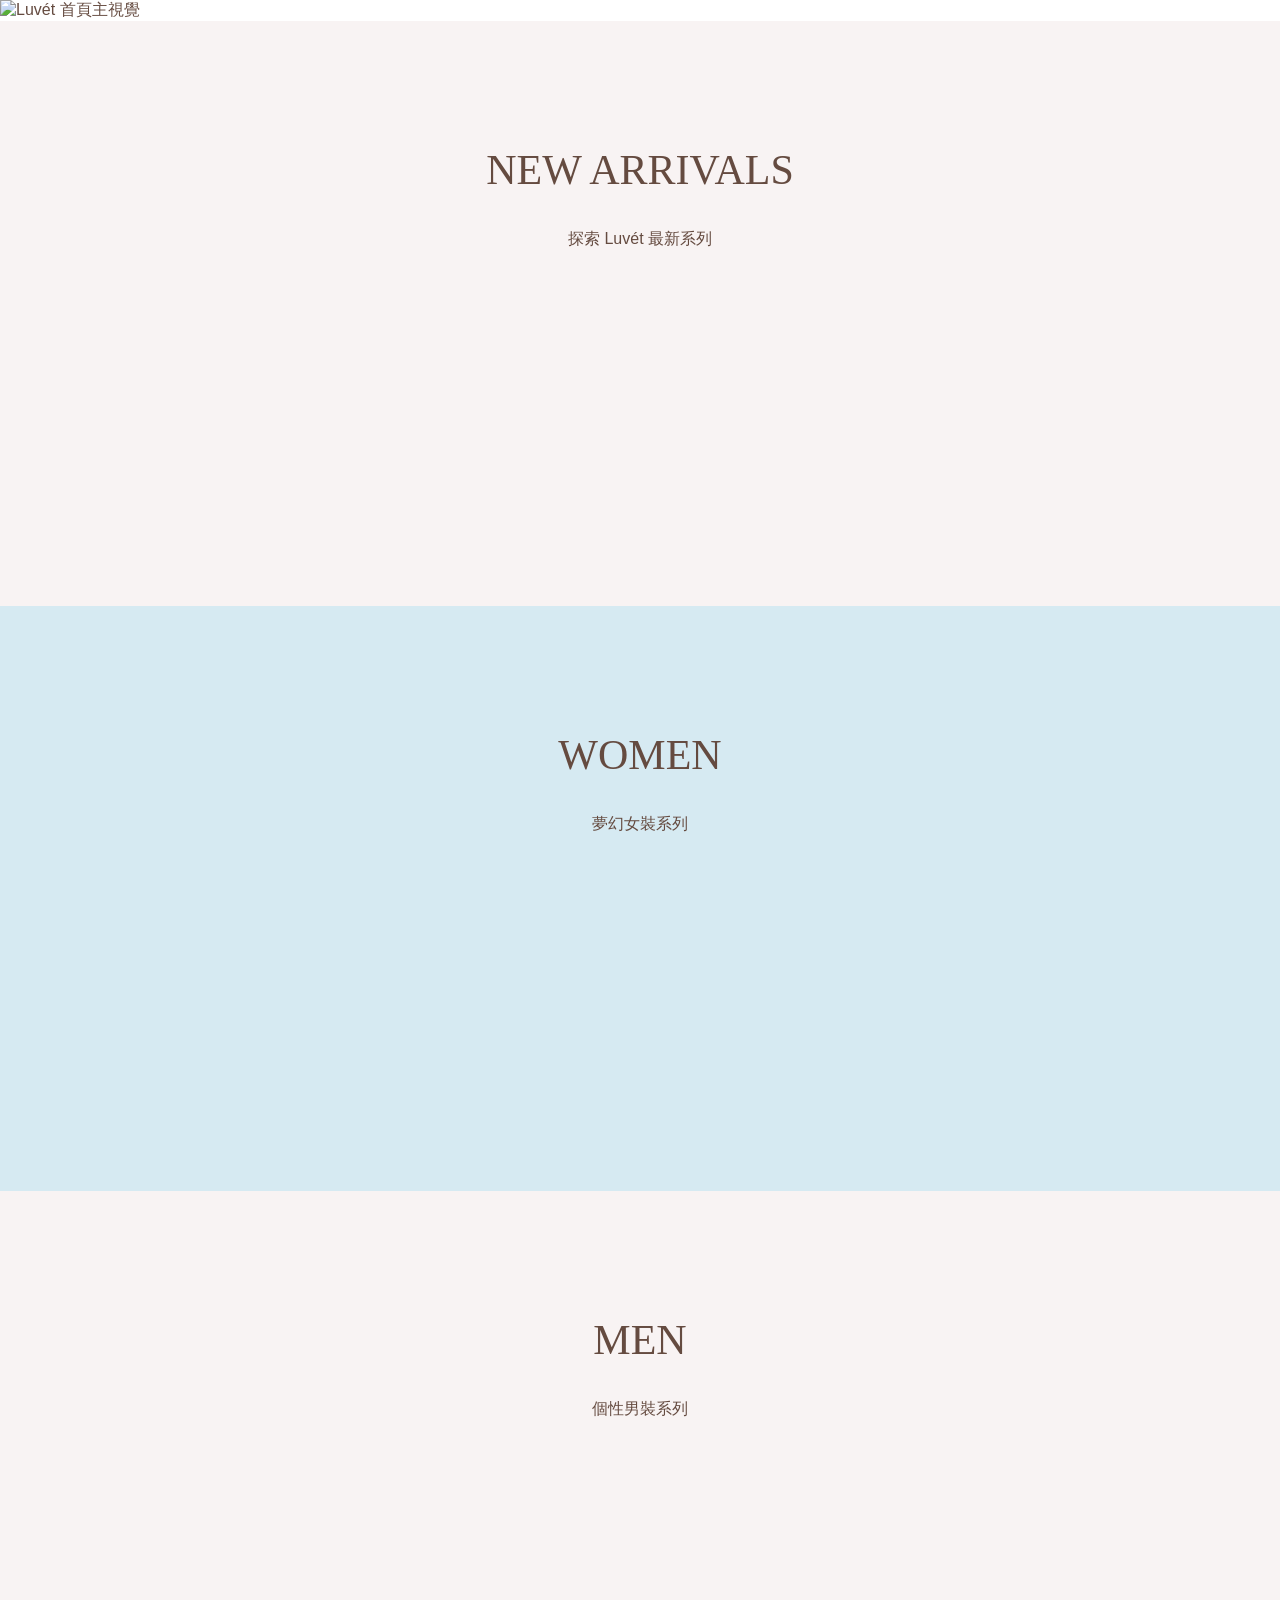
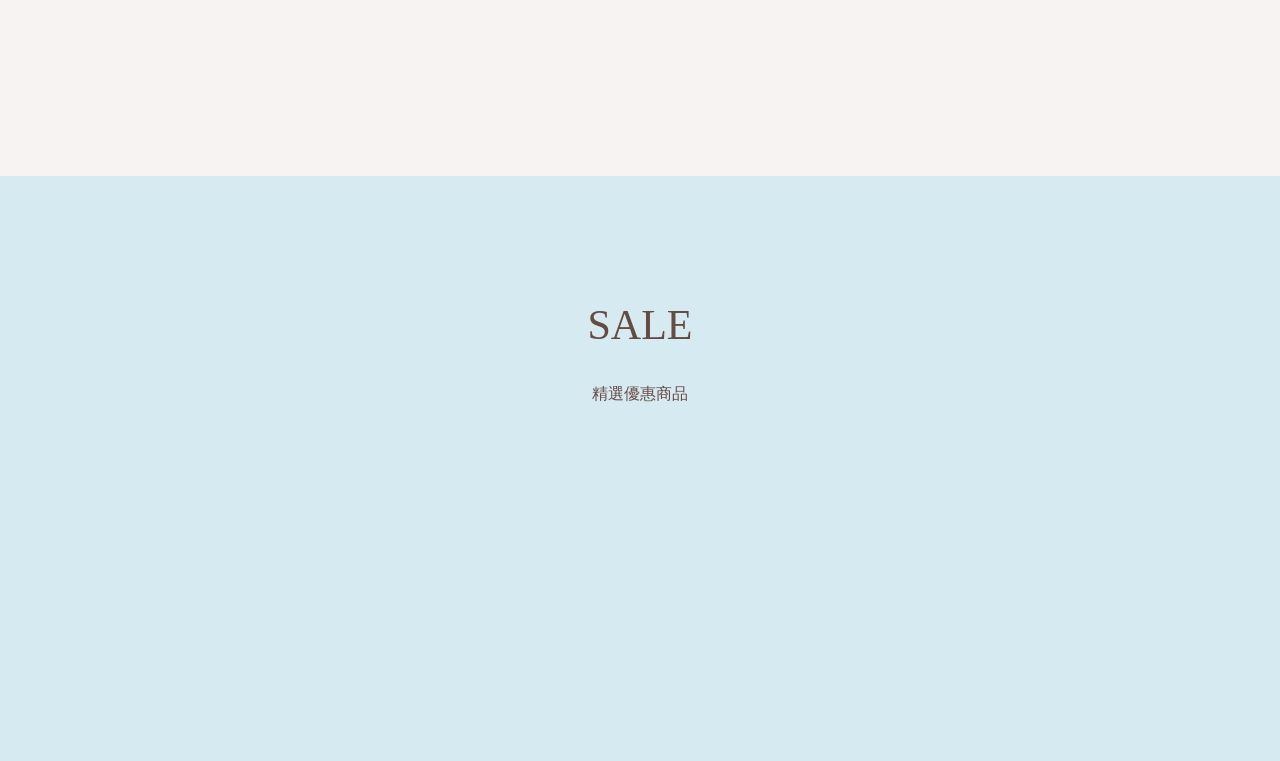
==== index.html @ c713032e "Add files via upload" ====
<!DOCTYPE html>
<html lang="zh-Hant">
<head>
  <meta charset="UTF-8">
  <meta name="viewport"
        content="width=device-width, initial-scale=1.0">
  <title>Luvét | Fashion</title>
  <link rel="stylesheet" href="style.css">
</head>
<body>

  <main>
    <section class="homepage">
      <img src="images/homepage.png"
           alt="Luvét 首頁主視覺">

      <!-- 對應圖片上的四個選單 -->
      <a class="hotspot new"
         href="new.html"
         aria-label="NEW ARRIVALS"></a>

      <a class="hotspot women"
         href="women.html"
         aria-label="WOMEN"></a>

      <a class="hotspot men"
         href="men.html"
         aria-label="MEN"></a>

      <a class="hotspot sale"
         href="sale.html"
         aria-label="SALE"></a>
    </section>

    <section id="new">
      <h2>NEW ARRIVALS</h2>
      <p>探索 Luvét 最新系列</p>
    </section>

    <section id="women">
      <h2>WOMEN</h2>
      <p>夢幻女裝系列</p>
    </section>

    <section id="men">
      <h2>MEN</h2>
      <p>個性男裝系列</p>
    </section>

    <section id="sale">
      <h2>SALE</h2>
      <p>精選優惠商品</p>
    </section>
  </main>

</body>
</html>
---- style.css ----
* {
  box-sizing: border-box;
}

html {
  scroll-behavior: smooth;
}

body {
  margin: 0;
  background: #ffffff;
  font-family: Arial, sans-serif;
  color: #654B40;
}

/* 首頁主視覺 */
.homepage {
  position: relative;
  width: 100%;
  max-width: 1920px;
  margin: auto;
}

.homepage img {
  display: block;
  width: 100%;
  height: auto;
}

/* 圖片上的透明點擊區 */
.hotspot {
  position: absolute;
  left: 2%;
  width: 24%;
  height: 7%;
  cursor: pointer;
  z-index: 2;
}

.hotspot:hover {
  background: rgba(255,255,255,0.15);
}

.hotspot:focus-visible {
  outline: 2px solid #654B40;
}

/* 四個選單位置 */
.new {
  top: 18.5%;
}

.women {
  top: 25%;
}

.men {
  top: 31.5%;
}

.sale {
  top: 38%;
}

/* 下方分類區 */
section:not(.homepage) {
  min-height: 65vh;
  padding: 90px 30px;
  text-align: center;
  background: #F8F3F3;
}

section:nth-child(odd):not(.homepage) {
  background: #D6EAF2;
}

h2 {
  font-family: Georgia, serif;
  font-size: 42px;
  font-weight: normal;
}
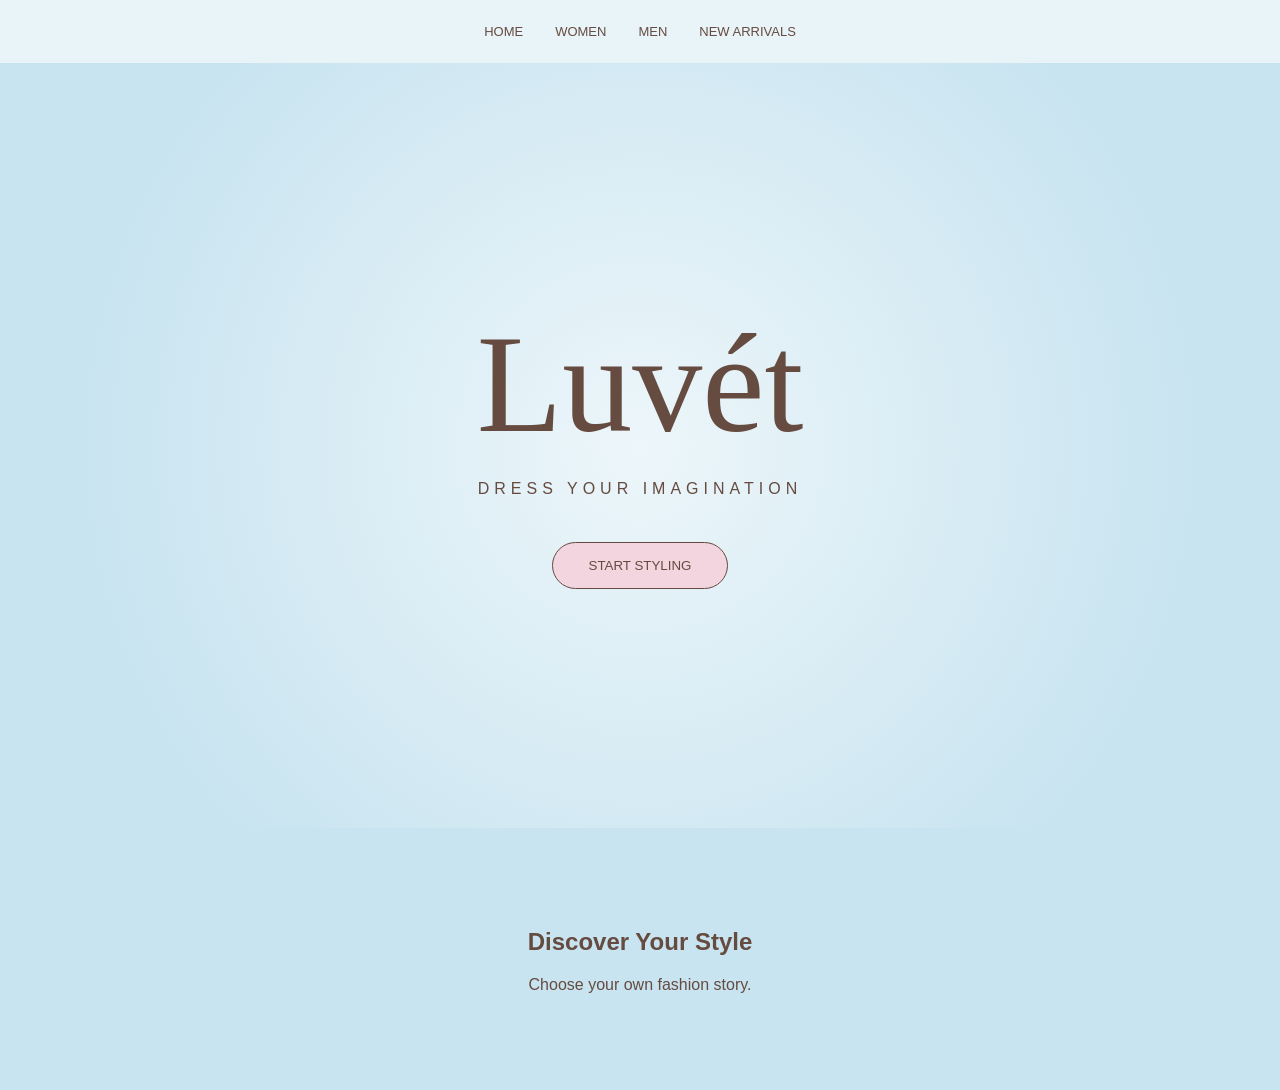
==== commit 986811a9: "Add files via upload" ====
--- a/index.html
+++ b/index.html
@@ -7,52 +7,29 @@
         content="width=device-width, initial-scale=1.0">
   <title>Luvét | Fashion</title>
   <link rel="stylesheet" href="style.css">
+  <script src="script.js" defer></script>
 </head>
 <body>
+  <header>
+    <nav>
+      <a href="#home">HOME</a>
+      <a href="#collection">WOMEN</a>
+      <a href="#collection">MEN</a>
+      <a href="#collection">NEW ARRIVALS</a>
+    </nav>
+  </header>
 
-  <main>
-    <section class="homepage">
-      <img src="images/homepage.png"
-           alt="Luvét 首頁主視覺">
-
-      <!-- 對應圖片上的四個選單 -->
-      <a class="hotspot new"
-         href="new.html"
-         aria-label="NEW ARRIVALS"></a>
-
-      <a class="hotspot women"
-         href="women.html"
-         aria-label="WOMEN"></a>
-
-      <a class="hotspot men"
-         href="men.html"
-         aria-label="MEN"></a>
-
-      <a class="hotspot sale"
-         href="sale.html"
-         aria-label="SALE"></a>
+  <main id="home">
+    <section class="hero">
+      <h1>Luvét</h1>
+      <p>DRESS YOUR IMAGINATION</p>
+      <button id="explore">START STYLING</button>
     </section>
 
-    <section id="new">
-      <h2>NEW ARRIVALS</h2>
-      <p>探索 Luvét 最新系列</p>
-    </section>
-
-    <section id="women">
-      <h2>WOMEN</h2>
-      <p>夢幻女裝系列</p>
-    </section>
-
-    <section id="men">
-      <h2>MEN</h2>
-      <p>個性男裝系列</p>
-    </section>
-
-    <section id="sale">
-      <h2>SALE</h2>
-      <p>精選優惠商品</p>
+    <section id="collection">
+      <h2>Discover Your Style</h2>
+      <p>Choose your own fashion story.</p>
     </section>
   </main>
-
 </body>
 </html>
--- a/style.css
+++ b/style.css
@@ -3,80 +3,72 @@
   box-sizing: border-box;
 }
 
-html {
-  scroll-behavior: smooth;
+body {
+  margin: 0;
+  font-family: Arial, sans-serif;
+  color: #654B40;
+  background: #C8E4F0;
 }
 
-body {
-  margin: 0;
-  background: #ffffff;
-  font-family: Arial, sans-serif;
-  color: #654B40;
+header {
+  padding: 24px;
+  background: #ffffff99;
 }
 
-/* 首頁主視覺 */
-.homepage {
-  position: relative;
-  width: 100%;
-  max-width: 1920px;
-  margin: auto;
+nav {
+  display: flex;
+  justify-content: center;
+  flex-wrap: wrap;
+  gap: 32px;
 }
 
-.homepage img {
-  display: block;
-  width: 100%;
-  height: auto;
+nav a {
+  color: #654B40;
+  text-decoration: none;
+  font-size: 13px;
 }
 
-/* 圖片上的透明點擊區 */
-.hotspot {
-  position: absolute;
-  left: 2%;
-  width: 24%;
-  height: 7%;
-  cursor: pointer;
-  z-index: 2;
+.hero {
+  min-height: 85vh;
+  display: flex;
+  flex-direction: column;
+  justify-content: center;
+  align-items: center;
+  text-align: center;
+  background: radial-gradient(
+    circle at center,
+    #ffffffaa,
+    #C8E4F0 75%
+  );
 }
 
-.hotspot:hover {
-  background: rgba(255,255,255,0.15);
+h1 {
+  font-family: Georgia, serif;
+  font-size: clamp(70px, 12vw, 140px);
+  font-weight: normal;
+  margin: 0;
 }
 
-.hotspot:focus-visible {
-  outline: 2px solid #654B40;
+.hero p {
+  letter-spacing: 5px;
 }
 
-/* 四個選單位置 */
-.new {
-  top: 18.5%;
+button {
+  margin-top: 28px;
+  background: #F2D5DE;
+  color: #654B40;
+  border: 1px solid #654B40;
+  border-radius: 30px;
+  padding: 15px 36px;
+  cursor: pointer;
 }
 
-.women {
-  top: 25%;
+button:hover {
+  background: #654B40;
+  color: white;
 }
 
-.men {
-  top: 31.5%;
+#collection {
+  padding: 80px 20px;
+  text-align: center;
 }
-
-.sale {
-  top: 38%;
-}
-
-/* 下方分類區 */
-section:not(.homepage) {
-  min-height: 65vh;
-  padding: 90px 30px;
-  text-align: center;
-  background: #F8F3F3;
-}
-
-section:nth-child(odd):not(.homepage) {
-  background: #D6EAF2;
-}
-
-h2 {
-  font-family: Georgia, serif;
-  font-size: 42px;
-  font-weight: normal;
-}
